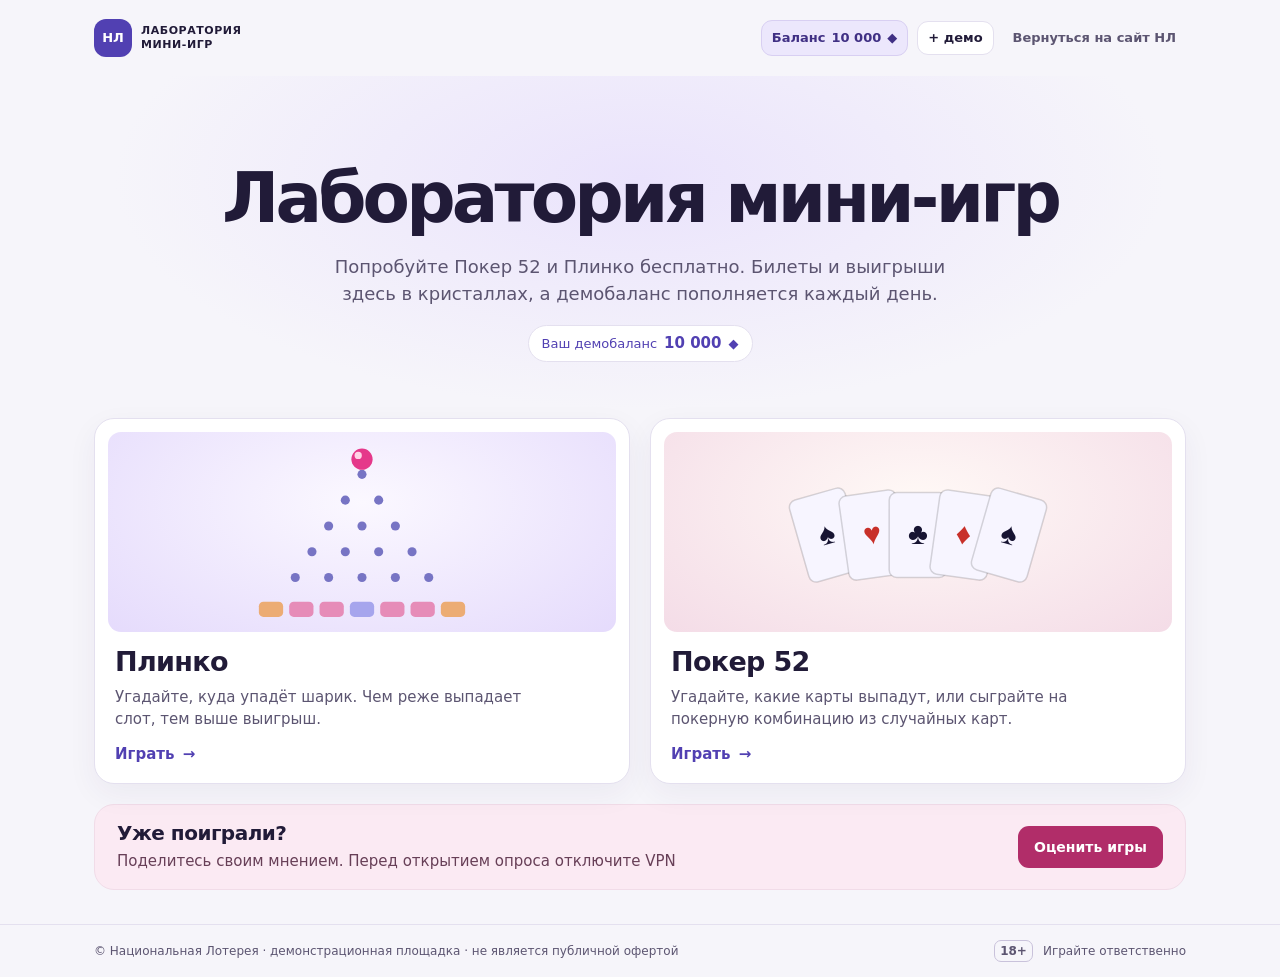
==== index.html @ 7c3395bd "Update feedback prompt text in index.html" ====
<!DOCTYPE html>
<html lang="ru">
<head>
<meta charset="UTF-8">
<meta name="viewport" content="width=device-width, initial-scale=1.0">
<meta name="robots" content="noindex, nofollow">
<!-- Yandex.Metrika counter -->
<script type="text/javascript">
    (function(m,e,t,r,i,k,a){
        m[i]=m[i]||function(){(m[i].a=m[i].a||[]).push(arguments)};
        m[i].l=1*new Date();
        for (var j = 0; j < document.scripts.length; j++) {if (document.scripts[j].src === r) { return; }}
        k=e.createElement(t),a=e.getElementsByTagName(t)[0],k.async=1,k.src=r,a.parentNode.insertBefore(k,a)
    })(window, document,'script','https://mc.yandex.ru/metrika/tag.js?id=113672659', 'ym');
    ym(113672659, 'init', {ssr:true, webvisor:true, clickmap:true, ecommerce:"dataLayer", referrer: document.referrer, url: location.href, accurateTrackBounce:true, trackLinks:true});
</script>
<!-- /Yandex.Metrika counter -->
<title>Лаборатория мини-игр · Национальная Лотерея</title>
<link rel="stylesheet" href="assets/css/common.css">
<link rel="stylesheet" href="assets/css/hub.css">
</head>
<body>
<!-- Yandex.Metrika counter (noscript) -->
<noscript><div><img src="https://mc.yandex.ru/watch/113672659" style="position:absolute; left:-9999px;" alt="" /></div></noscript>
<!-- /Yandex.Metrika counter (noscript) -->

<header id="nlHeader"></header>

<main class="wrap hub">
  <section class="hub-intro">
    <h1>Лаборатория мини-игр</h1>
    <p>Попробуйте Покер 52 и Плинко бесплатно. Билеты и выигрыши здесь в кристаллах, а демобаланс пополняется каждый день.</p>
    <div class="hub-balance-strip"><span>Ваш демобаланс</span><b id="hubBalance" class="tnum">—</b><span aria-hidden="true">◆</span></div>
  </section>

  <div class="hub-grid" id="hubGrid"></div>

  <section class="hub-feedback">
    <div>
      <h2>Уже поиграли?</h2>
      <p>Поделитесь своим мнением. Перед открытием опроса отключите VPN</p>
    </div>
    <a class="btn btn-feedback" id="hubFeedback" target="_blank" rel="noopener"
       data-track="gc_survey_open" data-track-params='{"entry_point":"hub"}'>Оценить игры</a>
  </section>
</main>

<footer id="nlFooter"></footer>

<script src="assets/js/nl-config.js"></script>
<script src="assets/js/nl-ab.js"></script>
<script src="assets/js/nl-track.js"></script>
<script src="assets/js/nl-shell.js"></script>
<script src="assets/js/nl-rules.js"></script>
<script src="assets/js/nl-draw.js"></script>
<script src="assets/js/hub.js"></script>
</body>
</html>
---- assets/css/common.css ----
:root {
  color-scheme: light;
  --bg: #f6f5fa;
  --panel: #fff;
  --soft: #efedf8;
  --line: #e4e0ef;
  --ink: #211b38;
  --muted: #5c5571;
  --faint: #6b6480;
  --purple: #5140b2;
  --purple-hover: #423198;
  --magenta: #b12d69;
  --magenta-soft: #fbeaf3;
  --gold: #805018;
  --green: #135d46;
  --red: #b12848;
  --radius: 20px;
  --small: 11px;
  --shadow: 0 10px 30px rgba(50, 34, 91, .055);
  --width: 1140px;
  --gap: 20px;
  --font-text: 'Segoe UI Variable Text', 'Segoe UI', system-ui, sans-serif;
  --font-display: 'Segoe UI Variable Display', 'Segoe UI', system-ui, sans-serif;
}

* { box-sizing: border-box; }
[hidden] { display: none !important; }
body, h1, h2, h3, p, ul { margin: 0; }
body {
  min-height: 100vh;
  display: flex;
  flex-direction: column;
  background: var(--bg);
  color: var(--ink);
  font: 15px/1.5 var(--font-text);
  -webkit-text-size-adjust: 100%;
}
h1, h2, h3 { font-family: var(--font-display); line-height: 1.16; letter-spacing: -.025em; }
h1 { font-size: clamp(32px, 5vw, 53px); font-weight: 750; }
h2 { font-size: clamp(21px, 3vw, 27px); }
h3 { font-size: 18px; }
a { color: inherit; text-decoration: none; }
button { color: inherit; font: inherit; cursor: pointer; }
button:disabled { cursor: not-allowed; }
:focus-visible { outline: 3px solid #755fd0; outline-offset: 3px; }
.tnum, .timer, .nl-table .r, .wallet-values { font-variant-numeric: tabular-nums; }
.positive { color: var(--green); }
.muted { color: var(--muted); }
.wrap { width: min(100%, var(--width)); margin-inline: auto; padding: 0 24px; flex: 1; }

.nl-header {
  display: flex; align-items: center; gap: 9px;
  width: min(100%, var(--width)); min-height: 76px;
  margin-inline: auto; padding: 12px 24px;
}
.nl-logo { display: flex; align-items: center; gap: 9px; flex-shrink: 0; }
.nl-logo .mark {
  display: grid; place-items: center; width: 38px; height: 38px;
  background: var(--purple); color: white; border-radius: 12px;
  font-weight: 800; font-size: 13px;
}
.nl-logo .name { font-size: 11px; font-weight: 750; letter-spacing: .05em; max-width: 112px; line-height: 1.25; }
.nl-header-spacer { flex: 1; }
.nl-back, .nl-site, .nl-balance {
  display: inline-flex; align-items: center; justify-content: center; gap: 6px;
  padding: 7px 10px; min-height: 36px; white-space: nowrap; border-radius: var(--small);
  font-size: 13px; font-weight: 650;
}
.nl-back, .nl-site { color: var(--muted); }
.nl-back:hover, .nl-site:hover { background: var(--soft); color: var(--ink); }
.nl-balance { background: #ece7fc; border: 1px solid #d8cff2; color: #403084; }
.nl-balance:hover { background: #e1d8fa; }
.nl-balance b { font-weight: 800; }
.nl-site-short { display: none; }

.btn {
  display: inline-flex; align-items: center; justify-content: center; gap: 7px;
  min-height: 42px; padding: 9px 15px; border: 1px solid transparent;
  border-radius: var(--small); font-size: 14px; font-weight: 700; line-height: 1.2;
  background: transparent; color: var(--ink); text-align: center;
  transition: background .15s ease, border-color .15s ease, color .15s ease;
}
.btn:disabled { opacity: .53; }
.btn-primary { color: white; background: var(--purple); }
.btn-primary:hover:not(:disabled) { background: var(--purple-hover); }
.btn-ghost { background: #fff; border-color: var(--line); }
.btn-ghost:hover:not(:disabled) { background: var(--soft); border-color: #c9bfea; }
.btn-feedback { color: white; background: var(--magenta); }
.btn-feedback:hover { background: #972558; }
.btn-mini { min-height: 34px; font-size: 13px; padding: 6px 10px; }
.btn-wide { width: 100%; }

.game-heading { padding-block: 22px 16px; }
.nl-tabs { display: flex; width: fit-content; max-width: 100%; gap: 4px; margin-top: 13px; }
.nl-tab {
  padding: 8px 13px; border: 1px solid transparent; border-radius: var(--small);
  background: transparent; color: var(--muted); font-size: 14px; font-weight: 650;
  white-space: nowrap;
}
.nl-tab:hover { background: var(--soft); }
.nl-tab.active { color: var(--purple); background: #fff; border-color: var(--line); }
.nl-view:not(.active) { display: none; }
.nl-drawbar {
  display: flex; align-items: center; gap: 11px 16px; flex-wrap: wrap;
  padding: 10px 15px; margin-bottom: 15px; background: var(--soft);
  border: 1px solid var(--line); border-radius: 14px; font-size: 13px; color: var(--muted);
}
.nl-drawbar .pill { color: var(--purple); font-weight: 650; }
.nl-drawbar .timer b, .draw-prize b { color: var(--ink); font-size: 14px; margin-left: 4px; }
.nl-drawbar .timer.soon b { color: var(--magenta); }
.nl-drawbar .spacer { flex: 1; }

.card { min-width: 0; background: var(--panel); border: 1px solid var(--line); border-radius: var(--radius); box-shadow: var(--shadow); }
.card-pad { padding: clamp(15px, 2.5vw, 25px); }
.play-layout { display: grid; grid-template-columns: minmax(0, 1fr) minmax(275px, 320px); align-items: start; gap: var(--gap); }
.play-main { min-width: 0; display: grid; gap: var(--gap); }
.section-heading p, .rules-note p, .rule-grid p, .table-note, .feedback-panel p { color: var(--muted); margin-top: 8px; }
.section-heading p { max-width: 66ch; }
.rules-heading { margin: 5px 0 16px; }
.rule-grid { display: grid; grid-template-columns: repeat(2, minmax(0, 1fr)); gap: var(--gap); }
.rule-grid.three { grid-template-columns: repeat(3, minmax(0, 1fr)); }
.rules-note { margin: var(--gap) 0; }
.prize-grid { display: grid; grid-template-columns: minmax(230px, .75fr) minmax(0, 1.4fr); gap: var(--gap); align-items: start; }
.table-scroll { overflow-x: auto; margin-top: 12px; }
.nl-table { width: 100%; border-collapse: collapse; font-size: 14px; }
.nl-table td, .nl-table th { text-align: left; padding: 9px 8px; border-bottom: 1px solid var(--line); }
.nl-table tbody tr:last-child > * { border-bottom: 0; }
.nl-table thead { color: var(--muted); background: #f5f3fb; }
.nl-table tbody th { font-weight: 650; }
.nl-table .r { text-align: right; white-space: nowrap; }

.tickets-heading, .ticket-line, .purchase-bar { display: flex; align-items: center; justify-content: space-between; gap: 12px; }
.tickets-heading { margin-bottom: 15px; }
.tickets-heading h2, .feedback-panel h2 { font-size: 21px; }
.count-badge {
  min-width: 29px; padding: 3px 8px; text-align: center;
  border-radius: 30px; background: var(--soft); color: var(--purple); font-weight: 750; font-size: 13px;
}
.ticket-list { display: grid; gap: 8px; }
.empty-state {
  color: var(--muted); font-size: 14px; padding: 15px 13px;
  border: 1px dashed #d8d1e8; border-radius: var(--small); background: #fbfafc;
}
.ticket-row { font-size: 13px; min-width: 0; padding: 10px 11px; border-radius: var(--small); border: 1px solid var(--line); }
.ticket-row p { color: var(--muted); margin-top: 4px; }
.ticket-main { background: #f6f4fc; }
.ticket-extra { background: #fcf1f6; border-color: #f0dce8; }
.ticket-line > :last-child { text-align: right; }
.ticket-line > b { white-space: nowrap; }
.tickets-panel .btn, .feedback-panel .btn { margin-top: 11px; }
.tickets-note { margin-top: 10px; color: var(--muted); font-size: 13px; }
.purchase-bar { margin-top: 16px; padding-top: 13px; border-top: 1px solid var(--line); }
.purchase-info { display: grid; color: var(--muted); font-size: 13px; }
.purchase-bar .btn { white-space: nowrap; }

.archive-list { display: grid; gap: 9px; }
.archive-row {
  display: grid; grid-template-columns: minmax(145px, 1fr) minmax(130px, 1.2fr) minmax(175px, 1fr);
  align-items: center; gap: 12px; padding: 13px 17px;
}
.archive-row h3 { font-size: 16px; margin-bottom: 4px; }
.archive-row time, .archive-result span { color: var(--muted); font-size: 13px; }
.archive-result { display: grid; gap: 3px; font-size: 14px; }
.nl-footer { margin-top: 34px; border-top: 1px solid var(--line); color: var(--muted); font-size: 12px; }
.nl-footer .row {
  width: min(100%, var(--width)); display: flex; flex-wrap: wrap; align-items: center;
  justify-content: space-between; gap: 8px; margin-inline: auto; padding: 15px 24px;
}
.age { border: 1px solid #c9c2db; border-radius: 7px; padding: 1px 5px; font-weight: 700; }

.wallet-dialog {
  inset: 0; width: min(560px, calc(100% - 28px)); max-height: min(740px, 88dvh);
  padding: 0; border: 1px solid var(--line); border-radius: var(--radius);
  box-shadow: 0 16px 80px rgba(33, 27, 56, .22); color: var(--ink); background: var(--panel);
}
.wallet-dialog::backdrop { background: rgba(36, 25, 62, .46); }
.wallet-head {
  position: sticky; top: 0; z-index: 1; display: flex; justify-content: space-between;
  padding: 20px; background: #f6f3ff; border-bottom: 1px solid var(--line);
}
.wallet-current { color: var(--purple); font-size: 24px; font-weight: 800; margin-top: 4px; }
.wallet-close { border: 1px solid var(--line); border-radius: 10px; padding: 1px 10px 3px; font-size: 20px; background: white; }
.wallet-rows { list-style: none; padding: 2px 20px; }
.wallet-row { display: flex; align-items: flex-start; justify-content: space-between; gap: 14px; padding: 13px 0; }
.wallet-row + .wallet-row { border-top: 1px solid var(--line); }
.wallet-row div { display: grid; min-width: 0; }
.wallet-row span, .wallet-row time { color: var(--muted); font-size: 13px; }
.wallet-values { text-align: right; white-space: nowrap; }
.wallet-selection { overflow-wrap: anywhere; }
.wallet-row .wallet-status { font-weight: 650; color: var(--purple); }

.nl-debug {
  position: fixed; right: 10px; bottom: 10px; z-index: 30; width: min(340px, 90vw);
  max-height: 36vh; overflow: auto; padding: 12px; background: white; border: 1px solid var(--line);
  border-radius: var(--small); font: 12px/1.5 monospace; box-shadow: var(--shadow);
}
.nl-debug .hd { font-weight: 750; }
.nl-debug .ev { border-bottom: 1px solid var(--line); }
.nl-debug .n { color: var(--purple); }
.demo-note { text-align: center; color: var(--muted); padding: 8px; }

@media (max-width: 850px) {
  .play-layout { grid-template-columns: minmax(0, 1fr) minmax(220px, 255px); }
  .prize-grid { grid-template-columns: 1fr; }
}
@media (max-width: 740px) {
  :root { --gap: 14px; }
  .wrap, .nl-header, .nl-footer .row { padding-inline: 15px; }
  .nl-header { min-height: 62px; gap: 5px; }
  .nl-site-long, .nl-logo .name { display: none; }
  .nl-site-short { display: inline; }
  .nl-back, .nl-site { padding-inline: 6px; }
  .nl-balance { padding-inline: 8px; }
  .play-layout { grid-template-columns: 1fr; }
  .rule-grid.three { grid-template-columns: 1fr; }
}
@media (max-width: 540px) {
  .game-heading { padding-top: 12px; }
  .rule-grid { grid-template-columns: 1fr; }
  .archive-row { grid-template-columns: 1fr auto; gap: 8px; padding: 11px 12px; }
  .archive-result { grid-column: 1 / -1; }
  .nl-drawbar .spacer { display: none; }
  .nl-drawbar { gap: 6px 12px; }
  .draw-prize { width: 100%; }
}
@media (max-width: 420px) {
  .nl-header { flex-wrap: wrap; row-gap: 2px; }
  .nl-site { margin-left: auto; }
  .nl-back-txt { display: none; }
  .nl-back { min-width: 26px; }
  .nl-balance .label { font-size: 11px; }
  .nl-site-short, #nlTopup { font-size: 11px; }
  .nl-tab { padding-inline: 9px; }
  .purchase-bar { align-items: start; flex-direction: column; gap: 8px; }
  .purchase-bar > .btn { width: 100%; }
}
@media (prefers-reduced-motion: reduce) {
  *, *::before, *::after { transition: none !important; scroll-behavior: auto !important; }
}
---- assets/css/hub.css ----
.hub-intro {
  text-align: center; padding: clamp(36px, 7vw, 82px) 16px clamp(32px, 5vw, 56px);
  background: radial-gradient(ellipse at 50% 30%, #eae3fc 0%, transparent 68%);
}
.hub-intro h1 { font-size: clamp(34px, 6.6vw, 69px); letter-spacing: -.055em; }
.hub-intro p { max-width: 54ch; margin: 15px auto 0; font-size: clamp(15px, 2.1vw, 18px); color: var(--muted); }
.hub-balance-strip {
  display: flex; align-items: center; justify-content: center; gap: 7px;
  width: fit-content; margin: 18px auto 0; padding: 6px 13px;
  background: #fff; border: 1px solid var(--line); border-radius: 100px; color: var(--purple); font-size: 13px;
}
.hub-balance-strip b { font-size: 15px; }
.hub-grid { display: grid; grid-template-columns: repeat(2, minmax(0, 1fr)); gap: var(--gap); }
.game-card {
  display: flex; flex-direction: column; gap: 9px; padding: 13px 13px 18px;
  transition: box-shadow .18s ease, border-color .18s ease;
}
.game-card:hover { border-color: #c2b4ec; box-shadow: 0 12px 30px rgba(70, 43, 123, .12); }
.game-card .art { display: grid; place-items: center; overflow: hidden; height: clamp(130px, 19vw, 200px); border-radius: 13px; }
.art-plinko { background: radial-gradient(ellipse at 50% 35%, #fbf8ff, #e5dbfc); }
.art-poker { background: radial-gradient(ellipse at 50% 35%, #fff9f6, #f4dce7); }
.game-card .art svg { width: min(81%, 310px); height: 91%; }
.game-card h2, .game-card p, .game-link { margin-inline: 7px; }
.game-card h2 { margin-top: 5px; }
.game-card p { color: var(--muted); flex: 1; max-width: 47ch; }
.game-link { color: var(--purple); font-weight: 750; align-self: flex-start; padding-top: 3px; }
.game-link span { margin-left: 3px; }
.hub-feedback {
  display: flex; gap: 16px; align-items: center; justify-content: space-between;
  margin: var(--gap) 0 0; padding: 17px 22px;
  background: var(--magenta-soft); border: 1px solid #f1dce8; border-radius: var(--radius);
}
.hub-feedback h2 { font-size: 20px; }
.hub-feedback p { margin-top: 4px; color: #673f57; }
.hub-feedback .btn { flex-shrink: 0; }
@media (max-width: 650px) {
  .hub-grid { grid-template-columns: 1fr; }
  .hub-intro { padding-inline: 0; }
  .hub-feedback { align-items: flex-start; flex-direction: column; padding: 15px; }
}
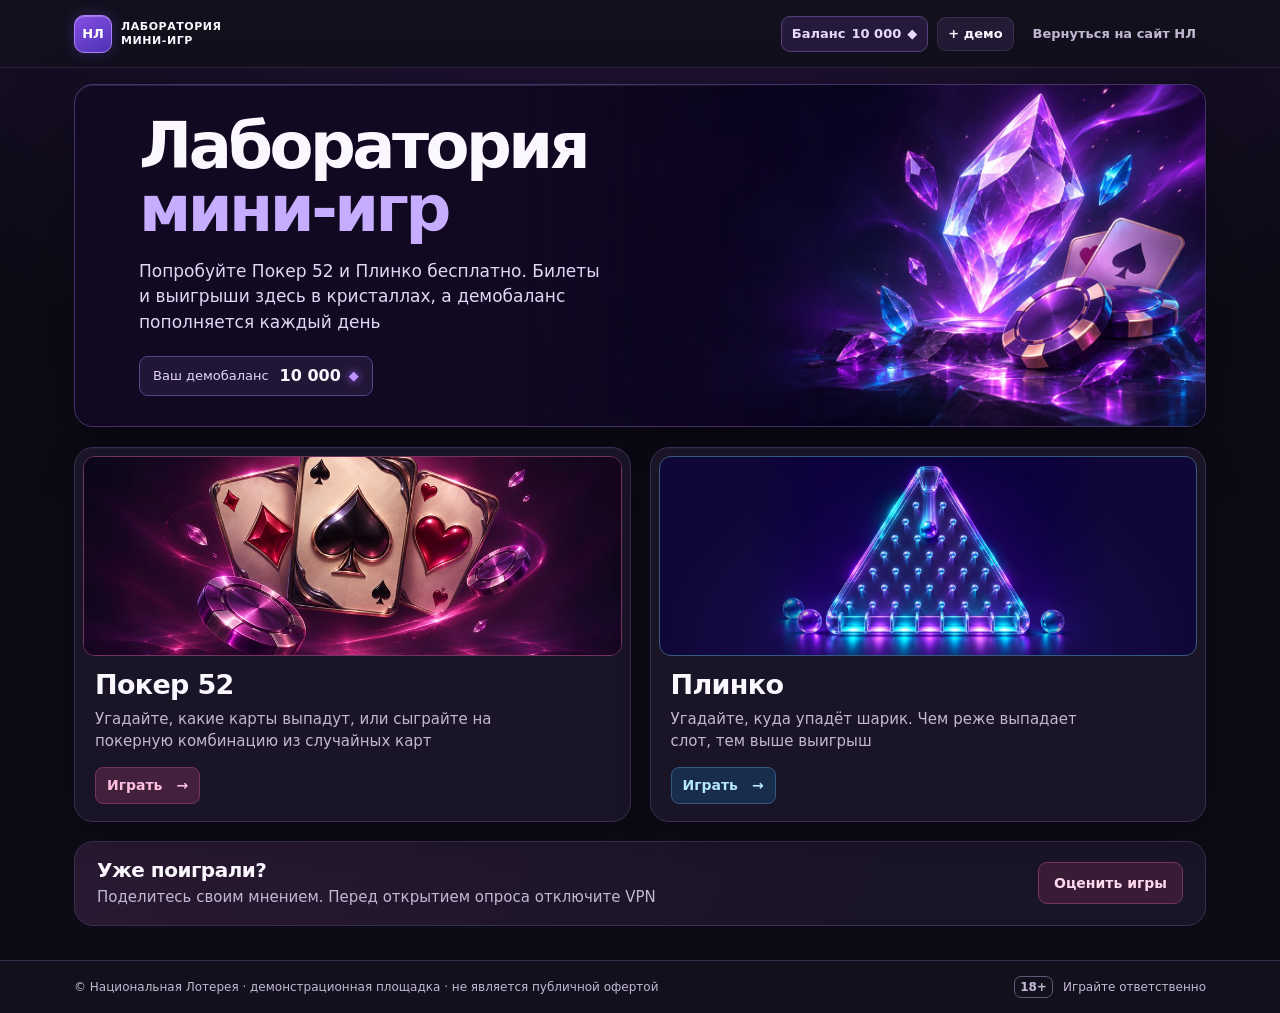
==== commit df601f4a: "Обновить мини-игры до MVP 1.2" ====
--- a/index.html
+++ b/index.html
@@ -28,8 +28,8 @@
 
 <main class="wrap hub">
   <section class="hub-intro">
-    <h1>Лаборатория мини-игр</h1>
-    <p>Попробуйте Покер 52 и Плинко бесплатно. Билеты и выигрыши здесь в кристаллах, а демобаланс пополняется каждый день.</p>
+    <h1>Лаборатория <span>мини-игр</span></h1>
+    <p>Попробуйте Покер 52 и Плинко бесплатно. Билеты и выигрыши здесь в кристаллах, а демобаланс пополняется каждый день</p>
     <div class="hub-balance-strip"><span>Ваш демобаланс</span><b id="hubBalance" class="tnum">—</b><span aria-hidden="true">◆</span></div>
   </section>
 
--- a/assets/css/common.css
+++ b/assets/css/common.css
@@ -1,24 +1,27 @@
 :root {
-  color-scheme: light;
-  --bg: #f6f5fa;
-  --panel: #fff;
-  --soft: #efedf8;
-  --line: #e4e0ef;
-  --ink: #211b38;
-  --muted: #5c5571;
-  --faint: #6b6480;
-  --purple: #5140b2;
-  --purple-hover: #423198;
-  --magenta: #b12d69;
-  --magenta-soft: #fbeaf3;
-  --gold: #805018;
-  --green: #135d46;
-  --red: #b12848;
-  --radius: 20px;
-  --small: 11px;
-  --shadow: 0 10px 30px rgba(50, 34, 91, .055);
-  --width: 1140px;
-  --gap: 20px;
+  color-scheme: dark;
+  --bg: #0d0b16;
+  --panel: #191426;
+  --soft: #231b35;
+  --well: #130f21;
+  --line: #3a2e50;
+  --ink: #fbf7ff;
+  --muted: #c2b8d2;
+  --purple: #c5a8ff;
+  --violet-line: #694a9d;
+  --action: linear-gradient(120deg, #7544e2, #5538c4);
+  --action-hover: linear-gradient(120deg, #7547d6, #4c39bd);
+  --magenta: #ff92ca;
+  --magenta-soft: #381b35;
+  --gold: #ffcf88;
+  --green: #83f2c6;
+  --green-soft: #153833;
+  --red: #ff8ba8;
+  --radius: 19px;
+  --small: 9px;
+  --shadow: 0 10px 35px #06040d54, inset 0 1px #d6bdff09;
+  --width: 1180px;
+  --gap: 19px;
   --font-text: 'Segoe UI Variable Text', 'Segoe UI', system-ui, sans-serif;
   --font-display: 'Segoe UI Variable Display', 'Segoe UI', system-ui, sans-serif;
 }
@@ -30,33 +33,37 @@
   min-height: 100vh;
   display: flex;
   flex-direction: column;
-  background: var(--bg);
+  background: radial-gradient(ellipse 1000px 550px at 50% -10%, #26143e 0%, transparent 94%), var(--bg);
   color: var(--ink);
   font: 15px/1.5 var(--font-text);
   -webkit-text-size-adjust: 100%;
 }
 h1, h2, h3 { font-family: var(--font-display); line-height: 1.16; letter-spacing: -.025em; }
-h1 { font-size: clamp(32px, 5vw, 53px); font-weight: 750; }
+h1 { font-size: clamp(32px, 5vw, 53px); font-weight: 800; }
 h2 { font-size: clamp(21px, 3vw, 27px); }
 h3 { font-size: 18px; }
 a { color: inherit; text-decoration: none; }
 button { color: inherit; font: inherit; cursor: pointer; }
 button:disabled { cursor: not-allowed; }
-:focus-visible { outline: 3px solid #755fd0; outline-offset: 3px; }
+:focus-visible { outline: 2px solid #dcc8ff; outline-offset: 3px; }
 .tnum, .timer, .nl-table .r, .wallet-values { font-variant-numeric: tabular-nums; }
 .positive { color: var(--green); }
 .muted { color: var(--muted); }
 .wrap { width: min(100%, var(--width)); margin-inline: auto; padding: 0 24px; flex: 1; }
 
+#nlHeader {
+  border-bottom: 1px solid #30233f; background: #12101d;
+}
 .nl-header {
   display: flex; align-items: center; gap: 9px;
-  width: min(100%, var(--width)); min-height: 76px;
-  margin-inline: auto; padding: 12px 24px;
+  width: 100%; min-height: 68px;
+  padding: 12px max(24px, calc((100% - var(--width)) / 2 + 24px));
 }
 .nl-logo { display: flex; align-items: center; gap: 9px; flex-shrink: 0; }
 .nl-logo .mark {
   display: grid; place-items: center; width: 38px; height: 38px;
-  background: var(--purple); color: white; border-radius: 12px;
+  background: linear-gradient(150deg, #874ee4, #4d33b5); color: white; border: 1px solid #ae80ff;
+  border-radius: 10px; box-shadow: 0 0 15px #7846e64d, inset 0 1px #ecd8ff55;
   font-weight: 800; font-size: 13px;
 }
 .nl-logo .name { font-size: 11px; font-weight: 750; letter-spacing: .05em; max-width: 112px; line-height: 1.25; }
@@ -68,8 +75,8 @@
 }
 .nl-back, .nl-site { color: var(--muted); }
 .nl-back:hover, .nl-site:hover { background: var(--soft); color: var(--ink); }
-.nl-balance { background: #ece7fc; border: 1px solid #d8cff2; color: #403084; }
-.nl-balance:hover { background: #e1d8fa; }
+.nl-balance { background: #251a3b; border: 1px solid #554079; color: #e7d9ff; }
+.nl-balance:hover { background: #34224e; border-color: var(--violet-line); }
 .nl-balance b { font-weight: 800; }
 .nl-site-short { display: none; }
 
@@ -80,34 +87,55 @@
   background: transparent; color: var(--ink); text-align: center;
   transition: background .15s ease, border-color .15s ease, color .15s ease;
 }
-.btn:disabled { opacity: .53; }
-.btn-primary { color: white; background: var(--purple); }
-.btn-primary:hover:not(:disabled) { background: var(--purple-hover); }
-.btn-ghost { background: #fff; border-color: var(--line); }
-.btn-ghost:hover:not(:disabled) { background: var(--soft); border-color: #c9bfea; }
-.btn-feedback { color: white; background: var(--magenta); }
-.btn-feedback:hover { background: #972558; }
+.btn:disabled { opacity: .60; }
+.btn-primary:disabled { background: #302548; color: #e2d7fa; border-color: #563d77; box-shadow: none; }
+.btn-primary {
+  color: white; background: var(--action); border-color: #9e77fa;
+  box-shadow: inset 0 1px #e3ceff40, 0 3px 14px #7741e642;
+}
+.btn-primary:hover:not(:disabled) { background: var(--action-hover); border-color: #c4a5ff; }
+.btn-ghost { background: var(--soft); border-color: var(--line); }
+.btn-ghost:hover:not(:disabled) { background: #302145; border-color: var(--violet-line); }
+.btn-feedback { color: #ffdaef; background: var(--magenta-soft); border-color: #74355f; }
+.btn-feedback:hover { background: #502443; border-color: #b25b93; }
 .btn-mini { min-height: 34px; font-size: 13px; padding: 6px 10px; }
 .btn-wide { width: 100%; }
 
-.game-heading { padding-block: 22px 16px; }
-.nl-tabs { display: flex; width: fit-content; max-width: 100%; gap: 4px; margin-top: 13px; }
+.game-heading {
+  position: relative; isolation: isolate; overflow: hidden;
+  margin: 13px 0; padding: 16px clamp(14px, 3vw, 28px);
+  border: 1px solid var(--line); border-radius: var(--radius);
+  background: linear-gradient(112deg, #211731, #17102b 73%);
+}
+.game-heading::before {
+  content: ''; position: absolute; z-index: -1; inset: 0 0 0 34%;
+  background:
+    linear-gradient(90deg, #211731 0%, #21173158 37%, #160e2490 100%),
+    var(--game-art) right 49% / clamp(340px, 60vw, 650px) auto no-repeat;
+  opacity: .75;
+}
+.poker-page { --game-art: url('../img/poker.jpg'); }
+.plinko-page { --game-art: url('../img/plinko.jpg'); }
+.game-heading h1 { font-size: clamp(32px, 5vw, 48px); text-shadow: 0 2px 16px #0b0718; }
+.nl-tabs { display: flex; width: fit-content; max-width: 100%; gap: 3px; margin-top: 13px; padding: 3px;
+  background: #120e20; border: 1px solid var(--line); border-radius: 11px; }
 .nl-tab {
-  padding: 8px 13px; border: 1px solid transparent; border-radius: var(--small);
+  padding: 7px 12px; border: 1px solid transparent; border-radius: var(--small);
   background: transparent; color: var(--muted); font-size: 14px; font-weight: 650;
   white-space: nowrap;
 }
 .nl-tab:hover { background: var(--soft); }
-.nl-tab.active { color: var(--purple); background: #fff; border-color: var(--line); }
+.nl-tab.active { color: #f1e6ff; background: #39265e; border-color: #634591; }
 .nl-view:not(.active) { display: none; }
 .nl-drawbar {
   display: flex; align-items: center; gap: 11px 16px; flex-wrap: wrap;
-  padding: 10px 15px; margin-bottom: 15px; background: var(--soft);
+  padding: 10px 15px; margin-bottom: 15px; background: linear-gradient(90deg, #221932, #181325);
   border: 1px solid var(--line); border-radius: 14px; font-size: 13px; color: var(--muted);
 }
-.nl-drawbar .pill { color: var(--purple); font-weight: 650; }
+.nl-drawbar .pill { color: var(--purple); font-weight: 750; }
 .nl-drawbar .timer b, .draw-prize b { color: var(--ink); font-size: 14px; margin-left: 4px; }
 .nl-drawbar .timer.soon b { color: var(--magenta); }
+.nl-drawbar .draw-prize b { color: var(--gold); }
 .nl-drawbar .spacer { flex: 1; }
 
 .card { min-width: 0; background: var(--panel); border: 1px solid var(--line); border-radius: var(--radius); box-shadow: var(--shadow); }
@@ -125,7 +153,7 @@
 .nl-table { width: 100%; border-collapse: collapse; font-size: 14px; }
 .nl-table td, .nl-table th { text-align: left; padding: 9px 8px; border-bottom: 1px solid var(--line); }
 .nl-table tbody tr:last-child > * { border-bottom: 0; }
-.nl-table thead { color: var(--muted); background: #f5f3fb; }
+.nl-table thead { color: var(--muted); background: var(--soft); }
 .nl-table tbody th { font-weight: 650; }
 .nl-table .r { text-align: right; white-space: nowrap; }
 
@@ -139,12 +167,12 @@
 .ticket-list { display: grid; gap: 8px; }
 .empty-state {
   color: var(--muted); font-size: 14px; padding: 15px 13px;
-  border: 1px dashed #d8d1e8; border-radius: var(--small); background: #fbfafc;
+  border: 1px dashed #59466e; border-radius: var(--small); background: var(--well);
 }
 .ticket-row { font-size: 13px; min-width: 0; padding: 10px 11px; border-radius: var(--small); border: 1px solid var(--line); }
 .ticket-row p { color: var(--muted); margin-top: 4px; }
-.ticket-main { background: #f6f4fc; }
-.ticket-extra { background: #fcf1f6; border-color: #f0dce8; }
+.ticket-main { background: #211932; }
+.ticket-extra { background: #2c182c; border-color: #54304e; }
 .ticket-line > :last-child { text-align: right; }
 .ticket-line > b { white-space: nowrap; }
 .tickets-panel .btn, .feedback-panel .btn { margin-top: 11px; }
@@ -161,25 +189,25 @@
 .archive-row h3 { font-size: 16px; margin-bottom: 4px; }
 .archive-row time, .archive-result span { color: var(--muted); font-size: 13px; }
 .archive-result { display: grid; gap: 3px; font-size: 14px; }
-.nl-footer { margin-top: 34px; border-top: 1px solid var(--line); color: var(--muted); font-size: 12px; }
+.nl-footer { margin-top: 34px; background: #12101d; border-top: 1px solid var(--line); color: var(--muted); font-size: 12px; }
 .nl-footer .row {
   width: min(100%, var(--width)); display: flex; flex-wrap: wrap; align-items: center;
   justify-content: space-between; gap: 8px; margin-inline: auto; padding: 15px 24px;
 }
-.age { border: 1px solid #c9c2db; border-radius: 7px; padding: 1px 5px; font-weight: 700; }
+.age { border: 1px solid #655678; border-radius: 7px; padding: 1px 5px; font-weight: 700; }
 
 .wallet-dialog {
   inset: 0; width: min(560px, calc(100% - 28px)); max-height: min(740px, 88dvh);
   padding: 0; border: 1px solid var(--line); border-radius: var(--radius);
-  box-shadow: 0 16px 80px rgba(33, 27, 56, .22); color: var(--ink); background: var(--panel);
-}
-.wallet-dialog::backdrop { background: rgba(36, 25, 62, .46); }
+  box-shadow: 0 16px 80px #08050cd9; color: var(--ink); background: var(--panel);
+}
+.wallet-dialog::backdrop { background: #080510bc; }
 .wallet-head {
   position: sticky; top: 0; z-index: 1; display: flex; justify-content: space-between;
-  padding: 20px; background: #f6f3ff; border-bottom: 1px solid var(--line);
+  padding: 20px; background: #241a37; border-bottom: 1px solid var(--line);
 }
 .wallet-current { color: var(--purple); font-size: 24px; font-weight: 800; margin-top: 4px; }
-.wallet-close { border: 1px solid var(--line); border-radius: 10px; padding: 1px 10px 3px; font-size: 20px; background: white; }
+.wallet-close { border: 1px solid var(--line); border-radius: 10px; padding: 1px 10px 3px; font-size: 20px; background: var(--soft); }
 .wallet-rows { list-style: none; padding: 2px 20px; }
 .wallet-row { display: flex; align-items: flex-start; justify-content: space-between; gap: 14px; padding: 13px 0; }
 .wallet-row + .wallet-row { border-top: 1px solid var(--line); }
@@ -191,7 +219,7 @@
 
 .nl-debug {
   position: fixed; right: 10px; bottom: 10px; z-index: 30; width: min(340px, 90vw);
-  max-height: 36vh; overflow: auto; padding: 12px; background: white; border: 1px solid var(--line);
+  max-height: 36vh; overflow: auto; padding: 12px; background: var(--panel); border: 1px solid var(--line);
   border-radius: var(--small); font: 12px/1.5 monospace; box-shadow: var(--shadow);
 }
 .nl-debug .hd { font-weight: 750; }
@@ -206,7 +234,10 @@
 @media (max-width: 740px) {
   :root { --gap: 14px; }
   .wrap, .nl-header, .nl-footer .row { padding-inline: 15px; }
-  .nl-header { min-height: 62px; gap: 5px; }
+  #nlHeader {
+  border-bottom: 1px solid #30233f; background: #12101d;
+}
+.nl-header { min-height: 62px; gap: 5px; }
   .nl-site-long, .nl-logo .name { display: none; }
   .nl-site-short { display: inline; }
   .nl-back, .nl-site { padding-inline: 6px; }
@@ -215,7 +246,7 @@
   .rule-grid.three { grid-template-columns: 1fr; }
 }
 @media (max-width: 540px) {
-  .game-heading { padding-top: 12px; }
+  .game-heading { margin: 11px 0; padding-block: 15px; }
   .rule-grid { grid-template-columns: 1fr; }
   .archive-row { grid-template-columns: 1fr auto; gap: 8px; padding: 11px 12px; }
   .archive-result { grid-column: 1 / -1; }
@@ -224,13 +255,16 @@
   .draw-prize { width: 100%; }
 }
 @media (max-width: 420px) {
-  .nl-header { flex-wrap: wrap; row-gap: 2px; }
+  #nlHeader {
+  border-bottom: 1px solid #30233f; background: #12101d;
+}
+.nl-header { flex-wrap: wrap; row-gap: 2px; }
   .nl-site { margin-left: auto; }
   .nl-back-txt { display: none; }
   .nl-back { min-width: 26px; }
   .nl-balance .label { font-size: 11px; }
   .nl-site-short, #nlTopup { font-size: 11px; }
-  .nl-tab { padding-inline: 9px; }
+  .nl-tab { padding-inline: 7px; font-size: 13px; }
   .purchase-bar { align-items: start; flex-direction: column; gap: 8px; }
   .purchase-bar > .btn { width: 100%; }
 }
--- a/assets/css/hub.css
+++ b/assets/css/hub.css
@@ -1,40 +1,98 @@
 .hub-intro {
-  text-align: center; padding: clamp(36px, 7vw, 82px) 16px clamp(32px, 5vw, 56px);
-  background: radial-gradient(ellipse at 50% 30%, #eae3fc 0%, transparent 68%);
+  position: relative; isolation: isolate; overflow: hidden;
+  display: flex; flex-direction: column; align-items: flex-start; justify-content: center;
+  min-height: 324px; margin: 16px 0 20px; padding: 30px clamp(24px, 5vw, 64px);
+  border: 1px solid #47336c; border-radius: var(--radius);
+  background: #110922; box-shadow: 0 20px 65px #0302085e, inset 0 1px #c8a9ff26;
 }
-.hub-intro h1 { font-size: clamp(34px, 6.6vw, 69px); letter-spacing: -.055em; }
-.hub-intro p { max-width: 54ch; margin: 15px auto 0; font-size: clamp(15px, 2.1vw, 18px); color: var(--muted); }
+.hub-intro::before {
+  content: ''; position: absolute; z-index: -1; inset: 0;
+  background: url('../img/hero.jpg') right center / auto max(100%, 25vw) no-repeat;
+  mask-image: linear-gradient(90deg, transparent 40%, #000 69%);
+}
+.hub-intro h1 { font-size: clamp(37px, 5vw, 66px); line-height: .99; letter-spacing: -.055em; }
+.hub-intro h1 span { display: block; color: #c7adff; }
+.hub-intro p { max-width: 43ch; margin: 17px 0 0; color: #e0d7f4; font-size: clamp(14px, 1.5vw, 17px); }
 .hub-balance-strip {
-  display: flex; align-items: center; justify-content: center; gap: 7px;
-  width: fit-content; margin: 18px auto 0; padding: 6px 13px;
-  background: #fff; border: 1px solid var(--line); border-radius: 100px; color: var(--purple); font-size: 13px;
+  display: flex; align-items: center; gap: 8px; flex-wrap: wrap;
+  width: fit-content; margin: 21px 0 0; padding: 7px 13px;
+  background: #211636; border: 1px solid #5b4285; border-radius: var(--small);
+  color: #e3d5ff; font-size: 13px;
 }
-.hub-balance-strip b { font-size: 15px; }
+.hub-balance-strip b { margin-left: 3px; font-size: 16px; color: var(--ink); }
+.hub-balance-strip [aria-hidden] { color: #bc93ff; text-shadow: 0 0 10px #a668ff; }
 .hub-grid { display: grid; grid-template-columns: repeat(2, minmax(0, 1fr)); gap: var(--gap); }
 .game-card {
-  display: flex; flex-direction: column; gap: 9px; padding: 13px 13px 18px;
-  transition: box-shadow .18s ease, border-color .18s ease;
+  --tile-accent: #c8bbff;
+  --tile-line: #514088;
+  --tile-button: #291e4d;
+  position: relative; display: flex; flex-direction: column; gap: 7px; padding: 8px 8px 17px;
+  overflow: hidden; transition: box-shadow .2s ease, border-color .2s ease, transform .2s ease;
 }
-.game-card:hover { border-color: #c2b4ec; box-shadow: 0 12px 30px rgba(70, 43, 123, .12); }
-.game-card .art { display: grid; place-items: center; overflow: hidden; height: clamp(130px, 19vw, 200px); border-radius: 13px; }
-.art-plinko { background: radial-gradient(ellipse at 50% 35%, #fbf8ff, #e5dbfc); }
-.art-poker { background: radial-gradient(ellipse at 50% 35%, #fff9f6, #f4dce7); }
-.game-card .art svg { width: min(81%, 310px); height: 91%; }
-.game-card h2, .game-card p, .game-link { margin-inline: 7px; }
-.game-card h2 { margin-top: 5px; }
-.game-card p { color: var(--muted); flex: 1; max-width: 47ch; }
-.game-link { color: var(--purple); font-weight: 750; align-self: flex-start; padding-top: 3px; }
-.game-link span { margin-left: 3px; }
+.game-card:has(.art-poker) { --tile-accent: #ffc0e0; --tile-line: #73345d; --tile-button: #43203b; }
+.game-card:has(.art-plinko) { --tile-accent: #b5e7ff; --tile-line: #365883; --tile-button: #182c4b; }
+.game-card:hover {
+  transform: translateY(-3px); border-color: var(--tile-line);
+  box-shadow: 0 12px 33px #06041185, 0 0 20px color-mix(in srgb, var(--tile-line), transparent 66%);
+}
+.game-card .art {
+  display: block; overflow: hidden; height: clamp(158px, 17vw, 200px);
+  border: 1px solid var(--tile-line); border-radius: calc(var(--radius) - 7px);
+  background: #100c21;
+}
+.game-card .art img { display: block; width: 100%; height: 100%; object-fit: cover; transition: transform .3s ease; }
+.game-card .art-plinko { background: radial-gradient(ellipse at bottom, #1e125a, #100739 68%); }
+.game-card .art-plinko img {
+  width: auto; max-width: 100%; margin-inline: auto; object-fit: contain;
+  mask-image: linear-gradient(90deg, transparent, #000 19% 81%, transparent);
+}
+.game-card:hover .art img { transform: scale(1.035); }
+.game-card h2, .game-card p, .game-link { margin-inline: 12px; }
+.game-card h2 { margin-top: 6px; }
+.game-card p { flex: 1; color: var(--muted); max-width: 47ch; }
+.game-link {
+  display: inline-flex; align-items: center; gap: 14px; align-self: flex-start;
+  margin-top: 7px; padding: 7px 11px; border-radius: 8px; border: 1px solid var(--tile-line);
+  background: var(--tile-button); color: var(--tile-accent); font-size: 14px; font-weight: 750;
+}
+.game-card:hover .game-link { border-color: var(--tile-accent); }
 .hub-feedback {
   display: flex; gap: 16px; align-items: center; justify-content: space-between;
-  margin: var(--gap) 0 0; padding: 17px 22px;
-  background: var(--magenta-soft); border: 1px solid #f1dce8; border-radius: var(--radius);
+  margin: var(--gap) 0 0; padding: 17px 22px; border: 1px solid var(--line);
+  border-radius: var(--radius); background: linear-gradient(110deg, #291831, var(--panel) 70%);
 }
 .hub-feedback h2 { font-size: 20px; }
-.hub-feedback p { margin-top: 4px; color: #673f57; }
+.hub-feedback p { margin-top: 4px; color: var(--muted); }
 .hub-feedback .btn { flex-shrink: 0; }
+
+@media (max-width: 760px) {
+  .hub-intro { min-height: 320px; }
+  .hub-intro::before {
+    background-image:
+      linear-gradient(90deg, #10091f 0%, #10091f96 44%, #10091f12 100%),
+      url('../img/hero.jpg');
+    mask-image: linear-gradient(90deg, transparent 8%, #000 58%);
+  }
+}
 @media (max-width: 650px) {
+  .hub-intro { margin-top: 11px; margin-bottom: var(--gap); }
   .hub-grid { grid-template-columns: 1fr; }
-  .hub-intro { padding-inline: 0; }
+  .game-card .art { height: clamp(158px, 43vw, 245px); }
   .hub-feedback { align-items: flex-start; flex-direction: column; padding: 15px; }
 }
+@media (max-width: 480px) {
+  .hub-intro { min-height: 0; padding: 152px 19px 22px; }
+  .hub-intro::before {
+    background:
+      linear-gradient(180deg, transparent 0, #10091f16 95px, #10091f 192px),
+      url('../img/hero.jpg') right top / auto 213px no-repeat;
+    mask-image: none;
+  }
+  .game-card .art-plinko img { mask-image: none; }
+  .hub-intro h1 { font-size: clamp(34px, 9vw, 45px); }
+  .hub-intro p { margin-top: 12px; }
+  .hub-balance-strip { margin-top: 15px; }
+}
+@media (prefers-reduced-motion: reduce) {
+  .game-card:hover, .game-card:hover .art img { transform: none; }
+}
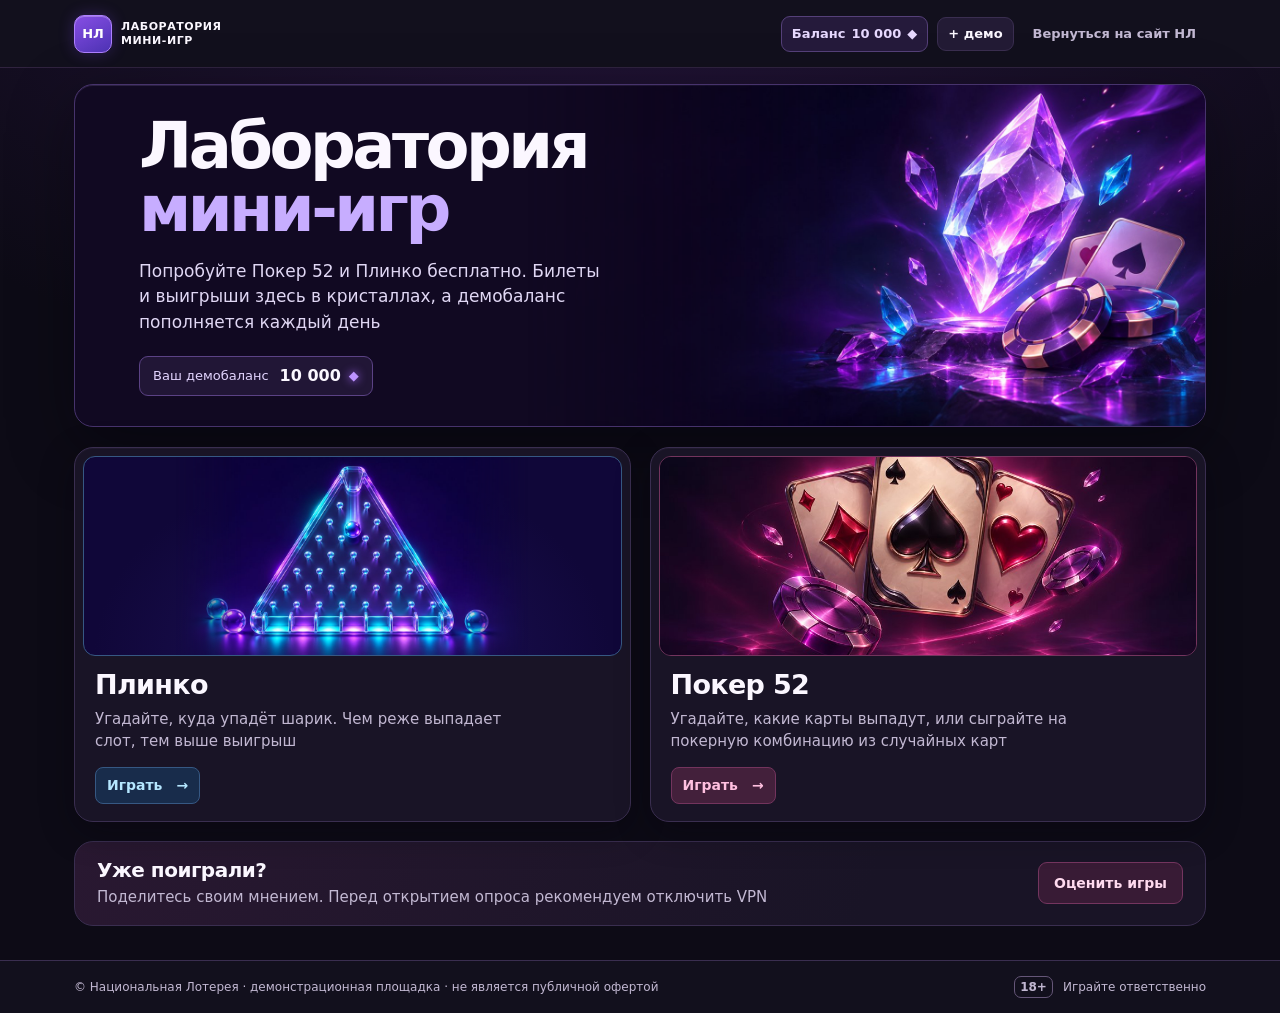
==== commit 59036ec1: "Улучшить выбор ставок и мобильную историю баланса" ====
--- a/index.html
+++ b/index.html
@@ -16,7 +16,7 @@
 </script>
 <!-- /Yandex.Metrika counter -->
 <title>Лаборатория мини-игр · Национальная Лотерея</title>
-<link rel="stylesheet" href="assets/css/common.css">
+<link rel="stylesheet" href="assets/css/common.css?v=1.2.2">
 <link rel="stylesheet" href="assets/css/hub.css">
 </head>
 <body>
@@ -38,7 +38,7 @@
   <section class="hub-feedback">
     <div>
       <h2>Уже поиграли?</h2>
-      <p>Поделитесь своим мнением. Перед открытием опроса отключите VPN</p>
+      <p>Поделитесь своим мнением. Перед открытием опроса рекомендуем отключить VPN</p>
     </div>
     <a class="btn btn-feedback" id="hubFeedback" target="_blank" rel="noopener"
        data-track="gc_survey_open" data-track-params='{"entry_point":"hub"}'>Оценить игры</a>
@@ -47,11 +47,11 @@
 
 <footer id="nlFooter"></footer>
 
-<script src="assets/js/nl-config.js"></script>
+<script src="assets/js/nl-config.js?v=1.2.1"></script>
 <script src="assets/js/nl-ab.js"></script>
 <script src="assets/js/nl-track.js"></script>
-<script src="assets/js/nl-shell.js"></script>
-<script src="assets/js/nl-rules.js"></script>
+<script src="assets/js/nl-shell.js?v=1.2.2"></script>
+<script src="assets/js/nl-rules.js?v=1.2.1"></script>
 <script src="assets/js/nl-draw.js"></script>
 <script src="assets/js/hub.js"></script>
 </body>
--- a/assets/css/common.css
+++ b/assets/css/common.css
@@ -46,7 +46,7 @@
 button { color: inherit; font: inherit; cursor: pointer; }
 button:disabled { cursor: not-allowed; }
 :focus-visible { outline: 2px solid #dcc8ff; outline-offset: 3px; }
-.tnum, .timer, .nl-table .r, .wallet-values { font-variant-numeric: tabular-nums; }
+.tnum, .timer, .nl-table .r, .wallet-amount { font-variant-numeric: tabular-nums; }
 .positive { color: var(--green); }
 .muted { color: var(--muted); }
 .wrap { width: min(100%, var(--width)); margin-inline: auto; padding: 0 24px; flex: 1; }
@@ -197,25 +197,66 @@
 .age { border: 1px solid #655678; border-radius: 7px; padding: 1px 5px; font-weight: 700; }
 
 .wallet-dialog {
-  inset: 0; width: min(560px, calc(100% - 28px)); max-height: min(740px, 88dvh);
+  inset: 0; width: min(560px, calc(100% - 20px)); max-height: min(740px, calc(100dvh - 24px));
   padding: 0; border: 1px solid var(--line); border-radius: var(--radius);
   box-shadow: 0 16px 80px #08050cd9; color: var(--ink); background: var(--panel);
+  overflow: auto; overscroll-behavior: contain;
 }
 .wallet-dialog::backdrop { background: #080510bc; }
 .wallet-head {
-  position: sticky; top: 0; z-index: 1; display: flex; justify-content: space-between;
-  padding: 20px; background: #241a37; border-bottom: 1px solid var(--line);
-}
-.wallet-current { color: var(--purple); font-size: 24px; font-weight: 800; margin-top: 4px; }
-.wallet-close { border: 1px solid var(--line); border-radius: 10px; padding: 1px 10px 3px; font-size: 20px; background: var(--soft); }
-.wallet-rows { list-style: none; padding: 2px 20px; }
-.wallet-row { display: flex; align-items: flex-start; justify-content: space-between; gap: 14px; padding: 13px 0; }
-.wallet-row + .wallet-row { border-top: 1px solid var(--line); }
-.wallet-row div { display: grid; min-width: 0; }
-.wallet-row span, .wallet-row time { color: var(--muted); font-size: 13px; }
-.wallet-values { text-align: right; white-space: nowrap; }
-.wallet-selection { overflow-wrap: anywhere; }
-.wallet-row .wallet-status { font-weight: 650; color: var(--purple); }
+  position: sticky; top: 0; z-index: 1; display: flex; align-items: flex-start; justify-content: space-between;
+  gap: 10px; padding: 14px 18px; background: #241a37; border-bottom: 1px solid var(--line);
+}
+.wallet-current { color: var(--purple); font-size: 23px; font-weight: 800; margin-top: 2px; }
+.wallet-close {
+  display: grid; place-items: center; min-width: 36px; min-height: 36px; padding: 2px;
+  border: 1px solid var(--line); border-radius: 9px; font-size: 23px; line-height: 1; background: var(--soft);
+}
+.wallet-rows { display: grid; gap: 7px; list-style: none; padding: 10px 12px 12px; }
+.wallet-row { min-width: 0; border: 1px solid var(--line); border-radius: 10px; background: var(--well); }
+.wallet-summary {
+  display: grid; grid-template-columns: minmax(0, 1fr) auto 10px; align-items: center; gap: 8px 10px;
+  min-height: 51px; padding: 7px 10px; border-radius: 9px; list-style: none; cursor: pointer;
+}
+.wallet-summary::-webkit-details-marker { display: none; }
+summary.wallet-summary:hover, .wallet-row details[open] > summary { background: var(--soft); }
+.wallet-summary-plain { grid-template-columns: minmax(0, 1fr) auto; cursor: inherit; }
+.wallet-row-title, .wallet-row-values { display: grid; gap: 2px; line-height: 1.26; }
+.wallet-row-title { min-width: 0; overflow-wrap: anywhere; }
+.wallet-row-values, .wallet-amount { text-align: right; }
+.wallet-amount { white-space: nowrap; font-size: 14px; }
+.wallet-meta, .wallet-row-title time { color: var(--muted); font-size: 12px; }
+.wallet-chevron {
+  width: 7px; height: 7px; margin-top: -3px; border-right: 2px solid var(--purple); border-bottom: 2px solid var(--purple);
+  transform: rotate(45deg);
+}
+.wallet-row details[open] .wallet-chevron { margin-top: 4px; transform: rotate(225deg); }
+.wallet-details { padding: 10px; }
+.wallet-detail-grid {
+  display: grid; grid-template-columns: repeat(2, minmax(0, 1fr)); gap: 8px 11px; margin: 0;
+  font-size: 13px; line-height: 1.3;
+}
+.wallet-detail-grid dt, .wallet-selection-note { color: var(--muted); font-size: 12px; }
+.wallet-detail-grid dd { margin: 2px 0 0; font-weight: 650; overflow-wrap: anywhere; }
+.wallet-selection { display: grid; gap: 6px; padding-top: 8px; margin-top: 10px; border-top: 1px solid var(--line); }
+.wallet-bets { display: grid; gap: 5px; padding: 0; list-style: none; font-size: 13px; }
+.wallet-bets li {
+  display: grid; grid-template-columns: minmax(0, 1fr) auto; gap: 2px 8px; align-items: baseline;
+  padding: 5px 8px; border: 1px solid var(--line); border-radius: 7px;
+}
+.wallet-bets strong span { color: var(--purple); }
+.wallet-bet-result { grid-column: 1 / -1; color: var(--muted); font-size: 12px; }
+.wallet-bet-result.positive { color: var(--green); }
+.wallet-cards { display: flex; flex-wrap: wrap; gap: 4px; }
+.wallet-cards span {
+  min-width: 32px; padding: 3px 5px; border: 1px solid var(--line); border-radius: 6px;
+  text-align: center; white-space: nowrap; color: var(--ink); background: var(--soft); font-size: 13px;
+}
+@media (max-width: 420px) {
+  .wallet-head { padding: 11px 12px; }
+  .wallet-rows { padding: 8px; }
+  .wallet-summary { gap: 6px; padding-inline: 8px; font-size: 14px; }
+}
 
 .nl-debug {
   position: fixed; right: 10px; bottom: 10px; z-index: 30; width: min(340px, 90vw);
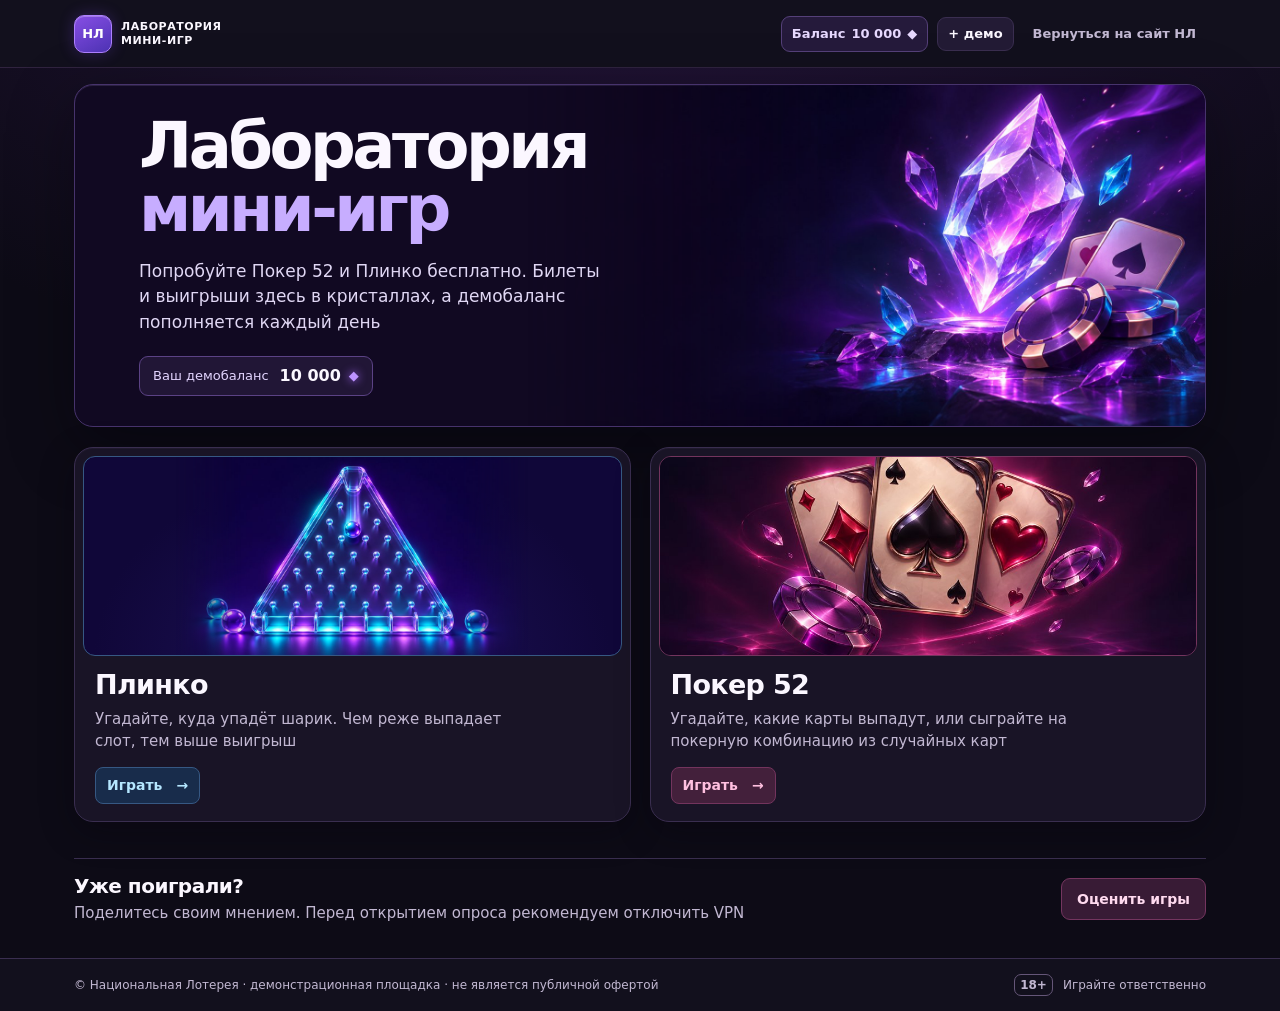
==== commit eb6f85d5: "Визуально разделить игровые панели и блоки опроса" ====
--- a/index.html
+++ b/index.html
@@ -16,8 +16,8 @@
 </script>
 <!-- /Yandex.Metrika counter -->
 <title>Лаборатория мини-игр · Национальная Лотерея</title>
-<link rel="stylesheet" href="assets/css/common.css?v=1.2.2">
-<link rel="stylesheet" href="assets/css/hub.css">
+<link rel="stylesheet" href="assets/css/common.css?v=1.2.3">
+<link rel="stylesheet" href="assets/css/hub.css?v=1.2.3">
 </head>
 <body>
 <!-- Yandex.Metrika counter (noscript) -->
--- a/assets/css/common.css
+++ b/assets/css/common.css
@@ -140,8 +140,12 @@
 
 .card { min-width: 0; background: var(--panel); border: 1px solid var(--line); border-radius: var(--radius); box-shadow: var(--shadow); }
 .card-pad { padding: clamp(15px, 2.5vw, 25px); }
-.play-layout { display: grid; grid-template-columns: minmax(0, 1fr) minmax(275px, 320px); align-items: start; gap: var(--gap); }
-.play-main { min-width: 0; display: grid; gap: var(--gap); }
+.play-layout {
+  --play-gap: clamp(18px, 2.4vw, 28px);
+  display: grid; grid-template-columns: minmax(0, 1fr) minmax(275px, 320px);
+  align-items: start; gap: var(--play-gap);
+}
+.play-main { min-width: 0; display: grid; gap: var(--play-gap); }
 .section-heading p, .rules-note p, .rule-grid p, .table-note, .feedback-panel p { color: var(--muted); margin-top: 8px; }
 .section-heading p { max-width: 66ch; }
 .rules-heading { margin: 5px 0 16px; }
@@ -158,20 +162,27 @@
 .nl-table .r { text-align: right; white-space: nowrap; }
 
 .tickets-heading, .ticket-line, .purchase-bar { display: flex; align-items: center; justify-content: space-between; gap: 12px; }
-.tickets-heading { margin-bottom: 15px; }
-.tickets-heading h2, .feedback-panel h2 { font-size: 21px; }
+.tickets-panel {
+  border-color: #3f6861; border-top: 3px solid #86cbb3;
+  background: linear-gradient(150deg, #213632, #172925 72%);
+}
+.tickets-heading { margin-bottom: 13px; padding-bottom: 11px; border-bottom: 1px solid #46695f; }
+.tickets-heading h2 { color: #dbf4ec; font-size: 21px; }
 .count-badge {
   min-width: 29px; padding: 3px 8px; text-align: center;
-  border-radius: 30px; background: var(--soft); color: var(--purple); font-weight: 750; font-size: 13px;
+  border: 1px solid #46695f; border-radius: 30px; background: #2b4741;
+  color: #c9f0e0; font-weight: 750; font-size: 13px;
 }
 .ticket-list { display: grid; gap: 8px; }
 .empty-state {
   color: var(--muted); font-size: 14px; padding: 15px 13px;
   border: 1px dashed #59466e; border-radius: var(--small); background: var(--well);
 }
+.tickets-panel .empty-state { color: #c8dcd5; border-color: #47695f; background: #172622; }
 .ticket-row { font-size: 13px; min-width: 0; padding: 10px 11px; border-radius: var(--small); border: 1px solid var(--line); }
 .ticket-row p { color: var(--muted); margin-top: 4px; }
 .ticket-main { background: #211932; }
+.tickets-panel .ticket-main { background: #213632; border-color: #3c5b53; }
 .ticket-extra { background: #2c182c; border-color: #54304e; }
 .ticket-line > :last-child { text-align: right; }
 .ticket-line > b { white-space: nowrap; }
--- a/assets/css/hub.css
+++ b/assets/css/hub.css
@@ -58,8 +58,8 @@
 .game-card:hover .game-link { border-color: var(--tile-accent); }
 .hub-feedback {
   display: flex; gap: 16px; align-items: center; justify-content: space-between;
-  margin: var(--gap) 0 0; padding: 17px 22px; border: 1px solid var(--line);
-  border-radius: var(--radius); background: linear-gradient(110deg, #291831, var(--panel) 70%);
+  margin-top: clamp(24px, 3vw, 36px); padding-top: 16px;
+  border-top: 1px solid var(--line);
 }
 .hub-feedback h2 { font-size: 20px; }
 .hub-feedback p { margin-top: 4px; color: var(--muted); }
@@ -78,7 +78,7 @@
   .hub-intro { margin-top: 11px; margin-bottom: var(--gap); }
   .hub-grid { grid-template-columns: 1fr; }
   .game-card .art { height: clamp(158px, 43vw, 245px); }
-  .hub-feedback { align-items: flex-start; flex-direction: column; padding: 15px; }
+  .hub-feedback { align-items: flex-start; flex-direction: column; gap: 12px; }
 }
 @media (max-width: 480px) {
   .hub-intro { min-height: 0; padding: 152px 19px 22px; }
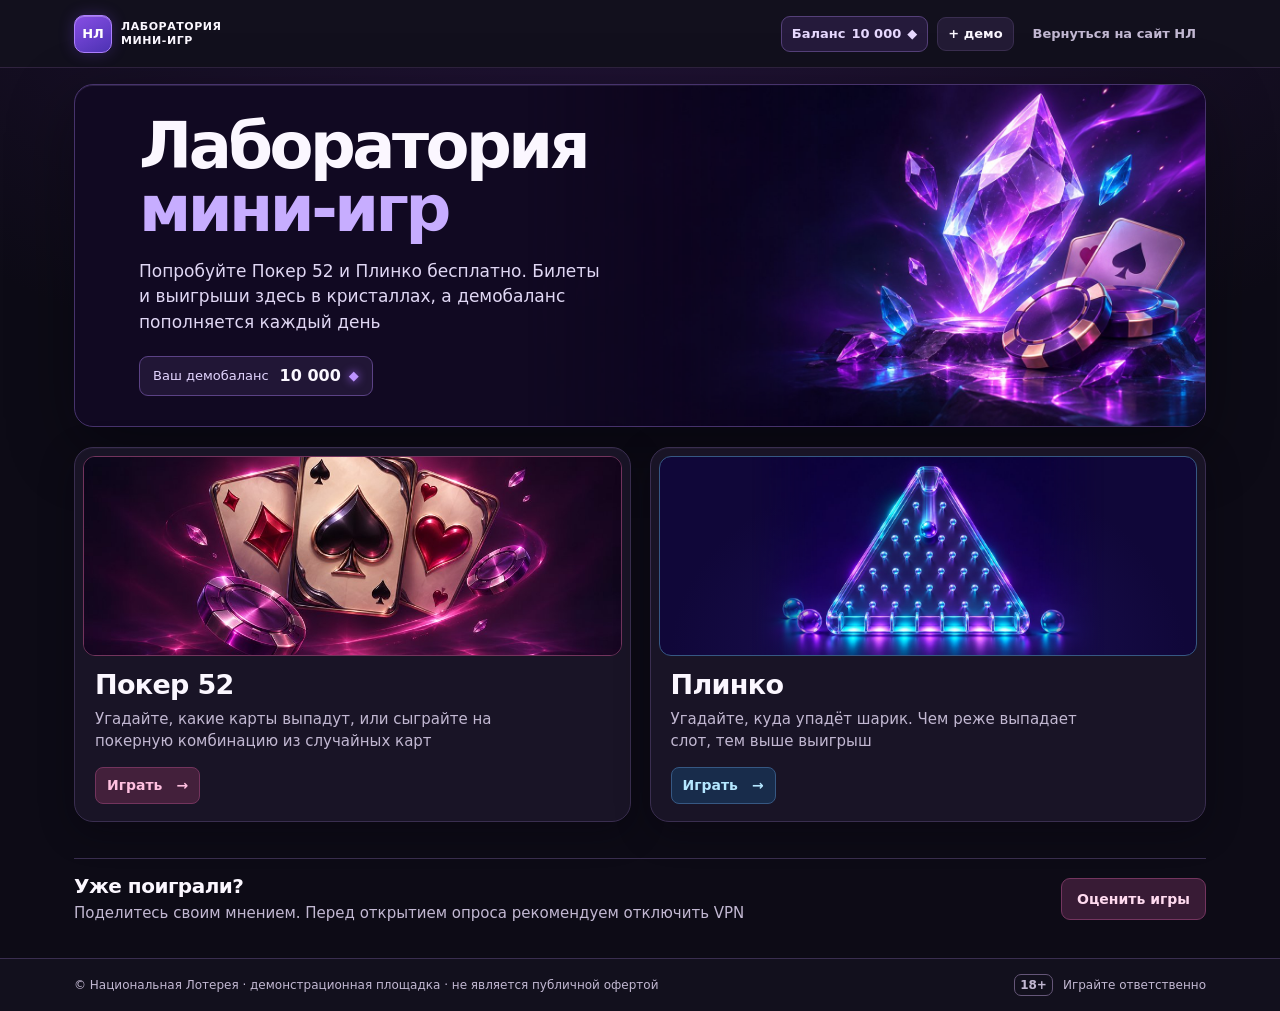
==== commit a3d715e1: "Вернуть акцент на выбор ставки и упростить списки билетов" ====
--- a/index.html
+++ b/index.html
@@ -16,7 +16,7 @@
 </script>
 <!-- /Yandex.Metrika counter -->
 <title>Лаборатория мини-игр · Национальная Лотерея</title>
-<link rel="stylesheet" href="assets/css/common.css?v=1.2.3">
+<link rel="stylesheet" href="assets/css/common.css?v=1.2.4">
 <link rel="stylesheet" href="assets/css/hub.css?v=1.2.3">
 </head>
 <body>
--- a/assets/css/common.css
+++ b/assets/css/common.css
@@ -162,31 +162,31 @@
 .nl-table .r { text-align: right; white-space: nowrap; }
 
 .tickets-heading, .ticket-line, .purchase-bar { display: flex; align-items: center; justify-content: space-between; gap: 12px; }
-.tickets-panel {
-  border-color: #3f6861; border-top: 3px solid #86cbb3;
-  background: linear-gradient(150deg, #213632, #172925 72%);
-}
-.tickets-heading { margin-bottom: 13px; padding-bottom: 11px; border-bottom: 1px solid #46695f; }
-.tickets-heading h2 { color: #dbf4ec; font-size: 21px; }
+.tickets-panel { min-width: 0; padding: 10px 2px 0; }
+.tickets-heading { margin-bottom: 8px; padding-bottom: 9px; border-bottom: 1px solid var(--line); }
+.tickets-heading h2 { color: #ddd4ed; font-size: 18px; }
 .count-badge {
-  min-width: 29px; padding: 3px 8px; text-align: center;
-  border: 1px solid #46695f; border-radius: 30px; background: #2b4741;
-  color: #c9f0e0; font-weight: 750; font-size: 13px;
+  min-width: 24px; padding: 2px 6px; text-align: center;
+  border: 1px solid var(--line); border-radius: 30px;
+  color: var(--muted); font-weight: 650; font-size: 12px;
 }
 .ticket-list { display: grid; gap: 8px; }
 .empty-state {
   color: var(--muted); font-size: 14px; padding: 15px 13px;
   border: 1px dashed #59466e; border-radius: var(--small); background: var(--well);
 }
-.tickets-panel .empty-state { color: #c8dcd5; border-color: #47695f; background: #172622; }
+.tickets-panel .empty-state { padding: 2px 0; border: 0; background: transparent; }
 .ticket-row { font-size: 13px; min-width: 0; padding: 10px 11px; border-radius: var(--small); border: 1px solid var(--line); }
 .ticket-row p { color: var(--muted); margin-top: 4px; }
 .ticket-main { background: #211932; }
-.tickets-panel .ticket-main { background: #213632; border-color: #3c5b53; }
 .ticket-extra { background: #2c182c; border-color: #54304e; }
+.tickets-panel .ticket-row {
+  padding: 5px 0 10px; border: 0; border-bottom: 1px solid var(--line);
+  border-radius: 0; background: transparent;
+}
 .ticket-line > :last-child { text-align: right; }
 .ticket-line > b { white-space: nowrap; }
-.tickets-panel .btn, .feedback-panel .btn { margin-top: 11px; }
+.tickets-panel .btn { margin-top: 11px; }
 .tickets-note { margin-top: 10px; color: var(--muted); font-size: 13px; }
 .purchase-bar { margin-top: 16px; padding-top: 13px; border-top: 1px solid var(--line); }
 .purchase-info { display: grid; color: var(--muted); font-size: 13px; }
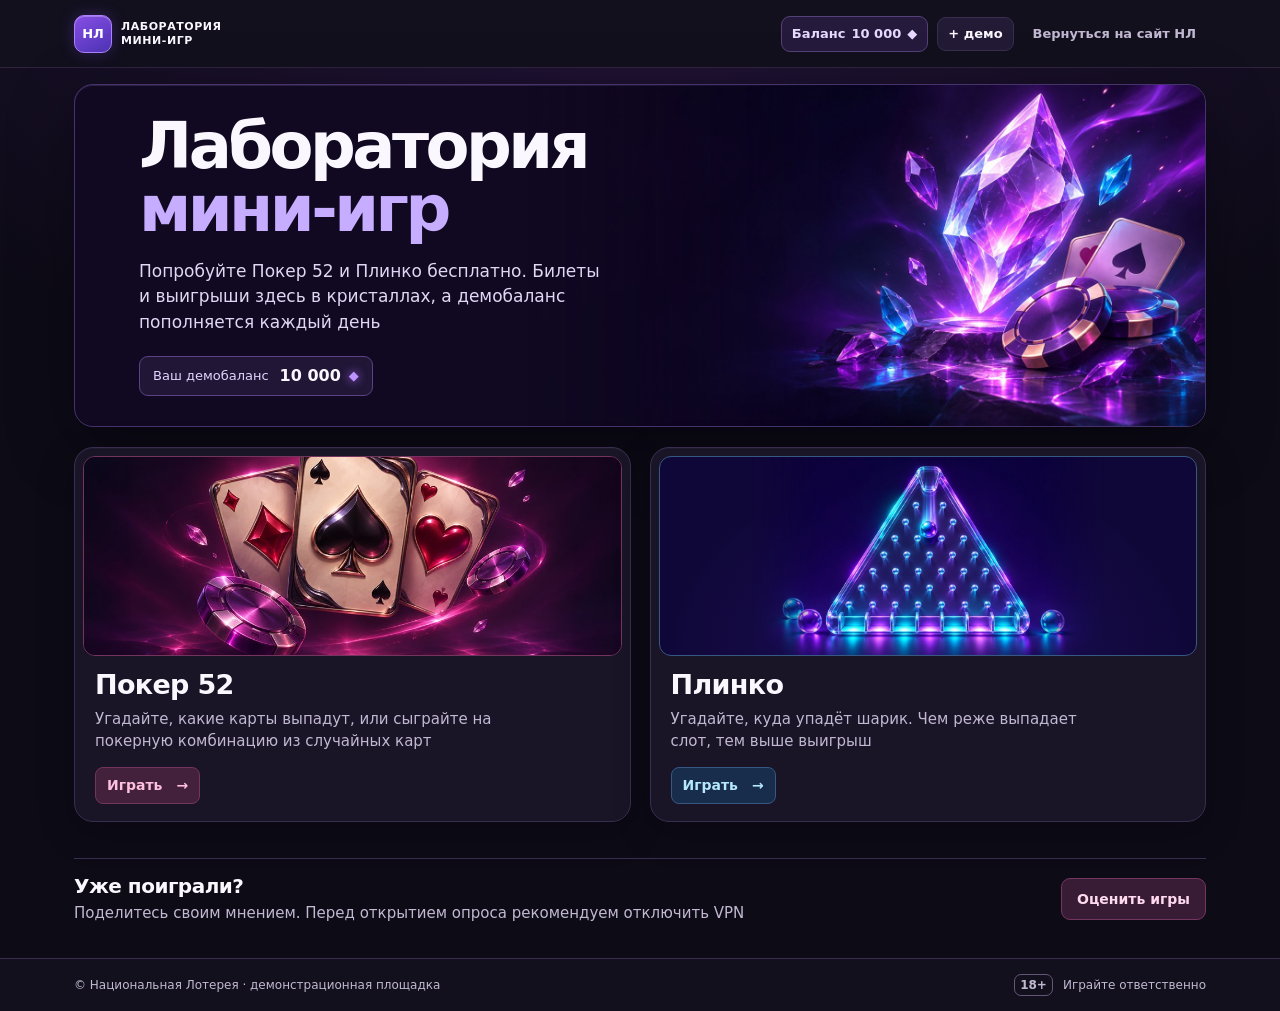
==== commit 484205b0: "Убрать фразу о публичной оферте из футера" ====
--- a/index.html
+++ b/index.html
@@ -50,7 +50,7 @@
 <script src="assets/js/nl-config.js?v=1.2.1"></script>
 <script src="assets/js/nl-ab.js"></script>
 <script src="assets/js/nl-track.js"></script>
-<script src="assets/js/nl-shell.js?v=1.2.2"></script>
+<script src="assets/js/nl-shell.js?v=1.2.5"></script>
 <script src="assets/js/nl-rules.js?v=1.2.1"></script>
 <script src="assets/js/nl-draw.js"></script>
 <script src="assets/js/hub.js"></script>
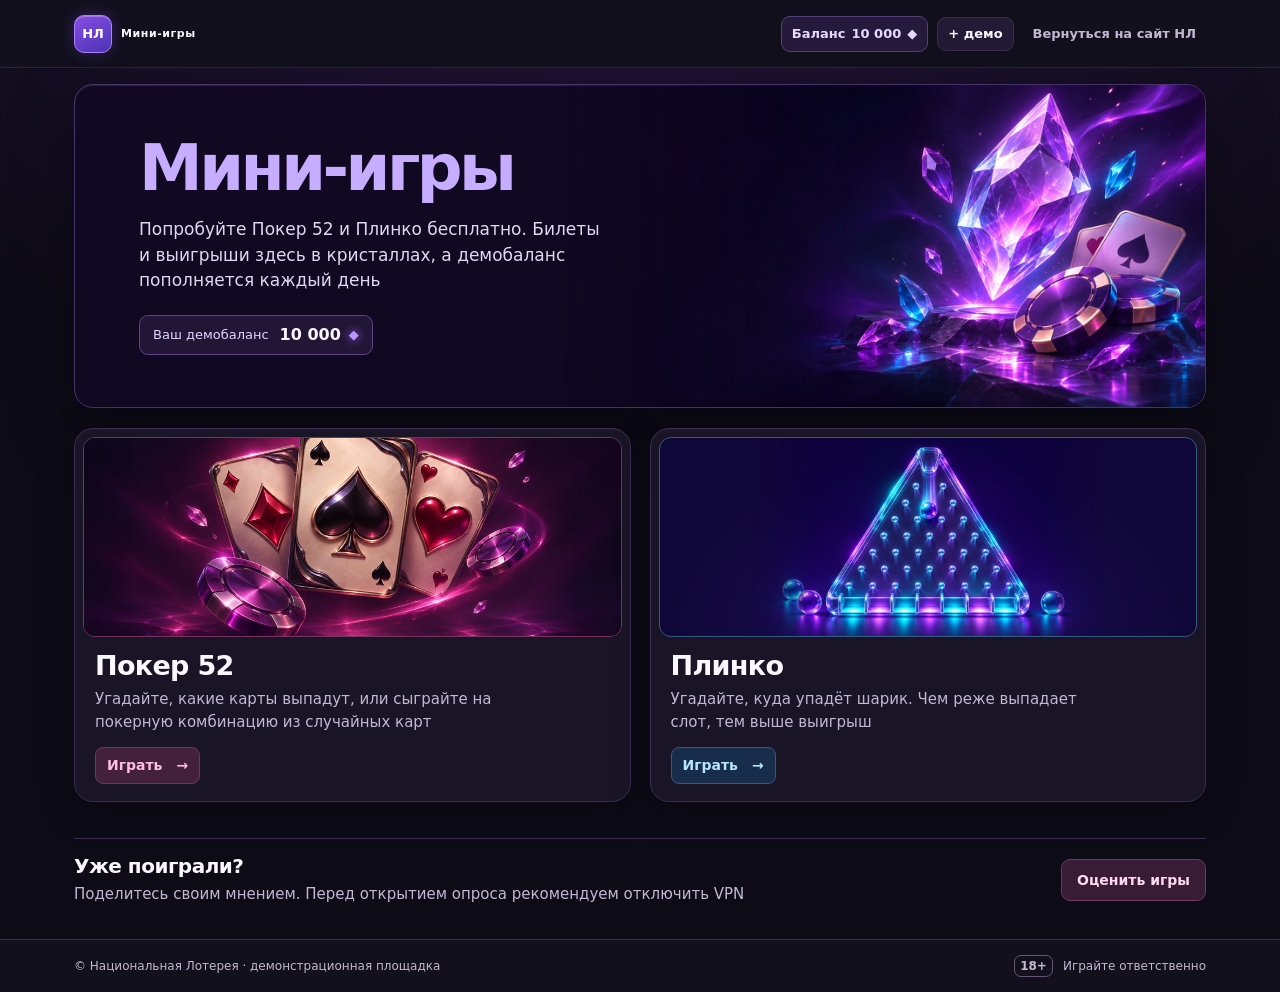
==== commit 6da497d3: "Переименовать площадку в «Мини-игры»" ====
--- a/index.html
+++ b/index.html
@@ -15,7 +15,7 @@
     ym(113672659, 'init', {ssr:true, webvisor:true, clickmap:true, ecommerce:"dataLayer", referrer: document.referrer, url: location.href, accurateTrackBounce:true, trackLinks:true});
 </script>
 <!-- /Yandex.Metrika counter -->
-<title>Лаборатория мини-игр · Национальная Лотерея</title>
+<title>Мини-игры · Национальная Лотерея</title>
 <link rel="stylesheet" href="assets/css/common.css?v=1.2.4">
 <link rel="stylesheet" href="assets/css/hub.css?v=1.2.3">
 </head>
@@ -28,7 +28,7 @@
 
 <main class="wrap hub">
   <section class="hub-intro">
-    <h1>Лаборатория <span>мини-игр</span></h1>
+    <h1><span>Мини-игры</span></h1>
     <p>Попробуйте Покер 52 и Плинко бесплатно. Билеты и выигрыши здесь в кристаллах, а демобаланс пополняется каждый день</p>
     <div class="hub-balance-strip"><span>Ваш демобаланс</span><b id="hubBalance" class="tnum">—</b><span aria-hidden="true">◆</span></div>
   </section>
@@ -47,10 +47,10 @@
 
 <footer id="nlFooter"></footer>
 
-<script src="assets/js/nl-config.js?v=1.2.1"></script>
+<script src="assets/js/nl-config.js?v=1.2.8"></script>
 <script src="assets/js/nl-ab.js"></script>
 <script src="assets/js/nl-track.js"></script>
-<script src="assets/js/nl-shell.js?v=1.2.5"></script>
+<script src="assets/js/nl-shell.js?v=1.2.8"></script>
 <script src="assets/js/nl-rules.js?v=1.2.1"></script>
 <script src="assets/js/nl-draw.js"></script>
 <script src="assets/js/hub.js"></script>
